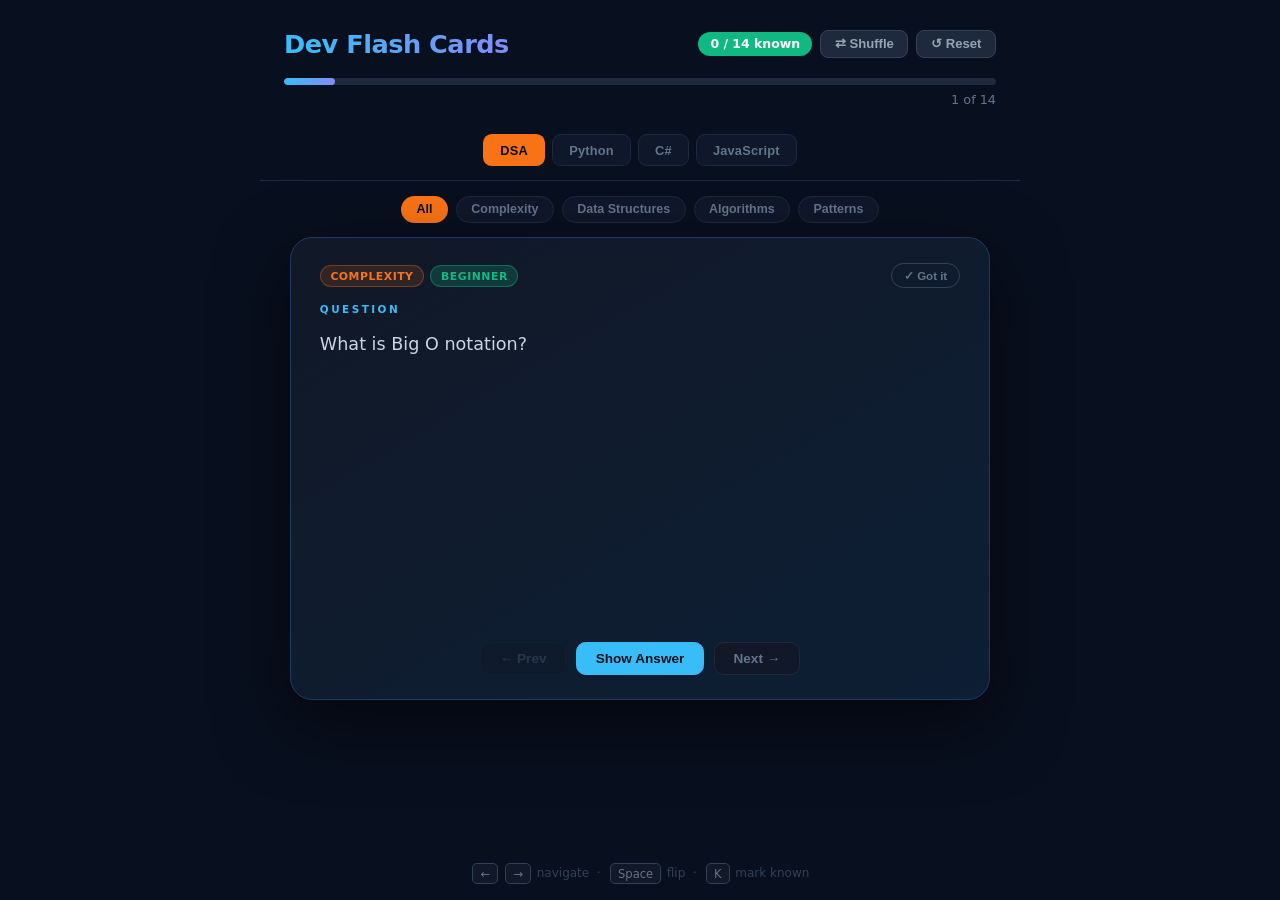
==== index.html @ 75fce8cf "feat: initial commit — Flash Cards app - index.html, style.css, app.js with full flash card UI - Sub" ====
<!DOCTYPE html>
<html lang="en">
<head>
  <meta charset="UTF-8" />
  <meta name="viewport" content="width=device-width, initial-scale=1.0" />
  <title>Dev Flash Cards</title>
  <link rel="stylesheet" href="style.css" />
</head>
<body>

  <header>
    <div class="header-top">
      <h1>Dev Flash Cards</h1>
      <div class="header-tools">
        <span class="stats-badge" id="statsBadge">0 known</span>
        <button class="tool-btn" onclick="shuffleDeck()" title="Shuffle cards">⇄ Shuffle</button>
        <button class="tool-btn" onclick="resetAll()" title="Reset progress">↺ Reset</button>
      </div>
    </div>
    <div class="progress-bar-container">
      <div class="progress-bar" id="progressBar"></div>
    </div>
    <p class="progress-indicator" id="progressIndicator">1 of 50</p>
  </header>

  <nav class="subject-menu" id="subjectMenu"></nav>
  <nav class="category-filter" id="categoryFilter"></nav>

  <main>
    <div class="flashcard-container">
      <div class="card" id="card">

        <!-- Question Face -->
        <div class="card-face card-front">
          <div class="card-meta">
            <div class="badges">
              <span class="badge-category" id="catBadgeFront"></span>
              <span class="badge-difficulty" id="diffBadgeFront"></span>
            </div>
            <button class="btn-known" id="knownBtnFront" onclick="toggleKnown()">✓ Got it</button>
          </div>
          <p class="face-label">Question</p>
          <div class="card-text" id="questionText"></div>
          <div class="nav-buttons">
            <button onclick="navigate(-1)">&#8592; Prev</button>
            <button class="btn-action" onclick="flip(true)">Show Answer</button>
            <button onclick="navigate(1)">Next &#8594;</button>
          </div>
        </div>

        <!-- Answer Face -->
        <div class="card-face card-back">
          <div class="card-meta">
            <div class="badges">
              <span class="badge-category" id="catBadgeBack"></span>
              <span class="badge-difficulty" id="diffBadgeBack"></span>
            </div>
            <button class="btn-known" id="knownBtnBack" onclick="toggleKnown()">✓ Got it</button>
          </div>
          <p class="face-label">Answer</p>
          <div class="card-text" id="answerText"></div>
          <pre class="tip-block" id="tipBlock"><code id="tipCode"></code></pre>
          <div class="nav-buttons">
            <button onclick="navigate(-1)">&#8592; Prev</button>
            <button class="btn-action" onclick="flip(false)">Hide Answer</button>
            <button onclick="navigate(1)">Next &#8594;</button>
          </div>
        </div>

      </div>
    </div>
  </main>

  <footer>
    <p class="keyboard-hint">
      <kbd>←</kbd> <kbd>→</kbd> navigate &nbsp;·&nbsp;
      <kbd>Space</kbd> flip &nbsp;·&nbsp;
      <kbd>K</kbd> mark known
    </p>
  </footer>

  <script src="app.js"></script>
</body>
</html>
---- style.css ----
/* ── Reset & Base ── */
*, *::before, *::after { box-sizing: border-box; margin: 0; padding: 0; }

body {
  font-family: 'Segoe UI', system-ui, sans-serif;
  background: #080f1e;
  color: #e2e8f0;
  min-height: 100vh;
  display: flex;
  flex-direction: column;
  align-items: center;
}

/* ── Header ── */
header {
  width: 100%;
  max-width: 760px;
  padding: 1.8rem 1.5rem 0.8rem;
}

.header-top {
  display: flex;
  align-items: center;
  justify-content: space-between;
  margin-bottom: 1.2rem;
  gap: 1rem;
  flex-wrap: wrap;
}

header h1 {
  font-size: 1.6rem;
  font-weight: 800;
  background: linear-gradient(90deg, #38bdf8, #818cf8);
  -webkit-background-clip: text;
  -webkit-text-fill-color: transparent;
  background-clip: text;
  letter-spacing: -0.5px;
}

.header-tools {
  display: flex;
  align-items: center;
  gap: 0.5rem;
  flex-wrap: wrap;
}

.stats-badge {
  font-size: 0.78rem;
  font-weight: 600;
  padding: 0.3rem 0.75rem;
  background: #10b981;
  color: #fff;
  border-radius: 999px;
}

.tool-btn {
  font-size: 0.82rem;
  font-weight: 600;
  padding: 0.35rem 0.85rem;
  border: 1px solid #334155;
  background: #1e293b;
  color: #94a3b8;
  border-radius: 0.5rem;
  cursor: pointer;
  transition: background 0.2s, color 0.2s;
}
.tool-btn:hover { background: #334155; color: #e2e8f0; }

.progress-bar-container {
  width: 100%;
  height: 7px;
  background: #1e293b;
  border-radius: 999px;
  overflow: hidden;
  margin-bottom: 0.45rem;
}
.progress-bar {
  height: 100%;
  background: linear-gradient(90deg, #38bdf8, #818cf8);
  border-radius: 999px;
  transition: width 0.4s ease;
  width: 0%;
}
.progress-indicator {
  font-size: 0.8rem;
  color: #64748b;
  text-align: right;
}

/* ── Subject Menu ── */
.subject-menu {
  display: flex;
  gap: 0.45rem;
  flex-wrap: wrap;
  justify-content: center;
  padding: 0.9rem 1.5rem 0;
  width: 100%;
  max-width: 760px;
  border-bottom: 1px solid #1e293b;
  padding-bottom: 0.9rem;
}
.subject-btn {
  font-size: 0.8rem;
  font-weight: 700;
  padding: 0.45rem 1rem;
  border-radius: 0.55rem;
  border: 1.5px solid #1e293b;
  background: #0f172a;
  color: #64748b;
  cursor: pointer;
  transition: all 0.18s;
  white-space: nowrap;
  letter-spacing: 0.2px;
}
.subject-btn:hover { border-color: #334155; color: #e2e8f0; }
.subject-btn.active { color: #0a0e1a; border-color: transparent; font-weight: 800; }

/* ── Category Filter ── */
.category-filter {
  display: flex;
  gap: 0.5rem;
  flex-wrap: wrap;
  justify-content: center;
  padding: 0.9rem 1.5rem;
  width: 100%;
  max-width: 760px;
}
.filter-btn {
  font-size: 0.78rem;
  font-weight: 600;
  padding: 0.35rem 0.9rem;
  border-radius: 999px;
  border: 1.5px solid #1e293b;
  background: #0f172a;
  color: #64748b;
  cursor: pointer;
  transition: all 0.18s;
}
.filter-btn:hover { border-color: #334155; color: #e2e8f0; }
.filter-btn.active {
  color: #fff;
  border-color: transparent;
}

/* ── Main / Card Container ── */
main {
  flex: 1;
  display: flex;
  align-items: flex-start;
  justify-content: center;
  padding: 0 1.5rem 1.5rem;
  width: 100%;
}
.flashcard-container {
  perspective: 1400px;
  width: 100%;
  max-width: 700px;
}

/* ── Card — grid stacking trick (auto-height) ── */
.card {
  display: grid;
  transform-style: preserve-3d;
  transition: transform 0.55s cubic-bezier(0.4, 0, 0.2, 1);
  cursor: default;
}
.card.flipped { transform: rotateY(180deg); }

.card-face {
  grid-area: 1 / 1;            /* both faces share same grid cell */
  backface-visibility: hidden;
  -webkit-backface-visibility: hidden;
  border-radius: 1.4rem;
  padding: 1.6rem 1.8rem 1.5rem;
  display: flex;
  flex-direction: column;
  gap: 0.9rem;
  box-shadow: 0 24px 70px rgba(0,0,0,0.55);
  min-height: 380px;
}

.card-front {
  background: linear-gradient(150deg, #111827, #0d1f35);
  border: 1px solid #1e3a5f;
}
.card-back {
  background: linear-gradient(150deg, #0e0a2a, #130d38);
  border: 1px solid #3730a3;
  transform: rotateY(180deg);
}

/* ── Card Meta Row ── */
.card-meta {
  display: flex;
  align-items: center;
  justify-content: space-between;
  gap: 0.5rem;
}
.badges {
  display: flex;
  gap: 0.4rem;
  flex-wrap: wrap;
}

.badge-category,
.badge-difficulty {
  font-size: 0.68rem;
  font-weight: 700;
  letter-spacing: 0.5px;
  text-transform: uppercase;
  padding: 0.22rem 0.6rem;
  border-radius: 999px;
}

/* ── Got It Button ── */
.btn-known {
  font-size: 0.72rem;
  font-weight: 700;
  padding: 0.28rem 0.75rem;
  border-radius: 999px;
  border: 1.5px solid #334155;
  background: transparent;
  color: #64748b;
  cursor: pointer;
  transition: all 0.2s;
  white-space: nowrap;
  flex-shrink: 0;
}
.btn-known:hover { border-color: #10b981; color: #10b981; }
.btn-known.is-known {
  background: #10b981;
  border-color: #10b981;
  color: #fff;
}
.btn-known.is-known:hover { background: #059669; border-color: #059669; }

/* ── Face Label ── */
.face-label {
  font-size: 0.65rem;
  font-weight: 700;
  letter-spacing: 2.5px;
  text-transform: uppercase;
  color: #38bdf8;
}
.card-back .face-label { color: #818cf8; }

/* ── Card Text ── */
.card-text {
  font-size: 1.1rem;
  line-height: 1.75;
  color: #cbd5e1;
  flex: 1;
}
.card-text code {
  font-family: 'Cascadia Code', 'Fira Code', 'Consolas', monospace;
  font-size: 0.9em;
  background: rgba(56, 189, 248, 0.12);
  color: #7dd3fc;
  padding: 0.1em 0.35em;
  border-radius: 0.3em;
  border: 1px solid rgba(56, 189, 248, 0.18);
}
.card-back .card-text code {
  background: rgba(129, 140, 248, 0.12);
  color: #a5b4fc;
  border-color: rgba(129, 140, 248, 0.18);
}

/* ── Tip / Code Block ── */
.tip-block {
  background: #0a0e1a;
  border: 1px solid #1e293b;
  border-left: 3px solid #818cf8;
  border-radius: 0.6rem;
  padding: 0.9rem 1rem;
  overflow-x: auto;
  display: none;           /* shown by JS when tip exists */
}
.tip-block code {
  font-family: 'Cascadia Code', 'Fira Code', 'Consolas', monospace;
  font-size: 0.82rem;
  line-height: 1.65;
  color: #a5b4fc;
  white-space: pre;
}

/* ── Nav Buttons ── */
.nav-buttons {
  display: flex;
  gap: 0.65rem;
  justify-content: center;
  flex-wrap: wrap;
  margin-top: auto;
}
.nav-buttons button {
  padding: 0.5rem 1.15rem;
  border-radius: 0.6rem;
  font-size: 0.85rem;
  font-weight: 600;
  cursor: pointer;
  border: 1px solid #1e293b;
  background: #111827;
  color: #64748b;
  transition: background 0.18s, color 0.18s, transform 0.1s;
}
.nav-buttons button:hover { background: #1e293b; color: #e2e8f0; }
.nav-buttons button:active { transform: scale(0.96); }
.nav-buttons button:disabled { opacity: 0.3; cursor: not-allowed; }

.nav-buttons .btn-action {
  background: #38bdf8;
  border-color: #38bdf8;
  color: #0a0e1a;
}
.nav-buttons .btn-action:hover { background: #7dd3fc; border-color: #7dd3fc; }

.card-back .nav-buttons .btn-action {
  background: #818cf8;
  border-color: #818cf8;
  color: #0a0e1a;
}
.card-back .nav-buttons .btn-action:hover { background: #a5b4fc; border-color: #a5b4fc; }

/* ── Footer ── */
footer {
  padding: 1rem;
  text-align: center;
}
.keyboard-hint {
  font-size: 0.75rem;
  color: #334155;
}
kbd {
  display: inline-block;
  font-family: inherit;
  font-size: 0.72rem;
  padding: 0.15rem 0.45rem;
  border: 1px solid #334155;
  border-radius: 0.3rem;
  background: #111827;
  color: #64748b;
  margin: 0 0.1rem;
}

/* ── Responsive ── */
@media (max-width: 520px) {
  header h1 { font-size: 1.3rem; }
  .card-face { padding: 1.3rem 1.3rem 1.2rem; min-height: 340px; }
  .card-text { font-size: 1rem; }
  .keyboard-hint { display: none; }
}
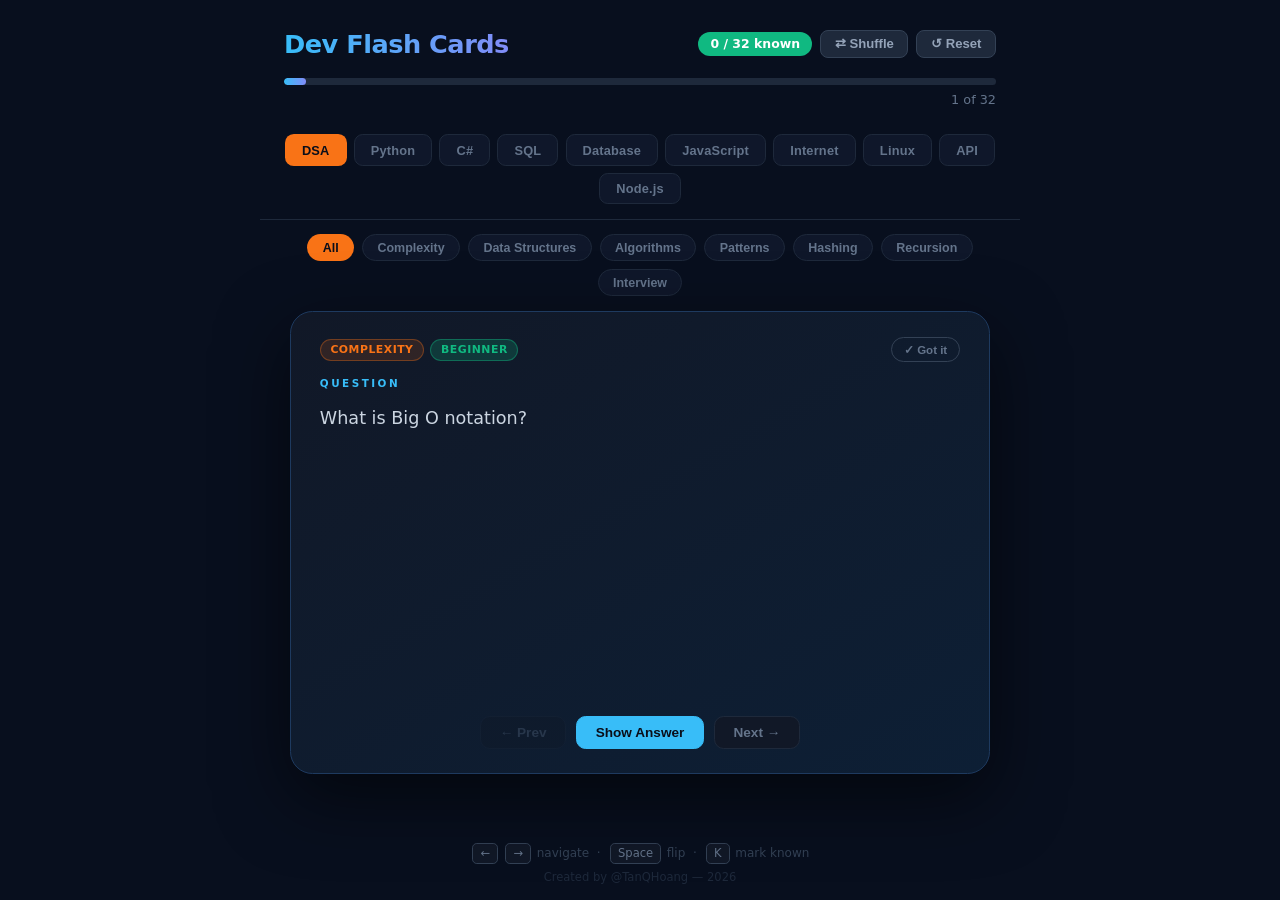
==== commit b7d619c8: "feat: add author credit to footer (TanQHoang - 2026) Co-Authored-By: Claude Sonnet 4.6 <noreply@anth" ====
--- a/index.html
+++ b/index.html
@@ -77,6 +77,7 @@
       <kbd>Space</kbd> flip &nbsp;·&nbsp;
       <kbd>K</kbd> mark known
     </p>
+    <p class="author-credit">Created by @TanQHoang &mdash; 2026</p>
   </footer>
 
   <script src="app.js"></script>
--- a/style.css
+++ b/style.css
@@ -330,6 +330,11 @@
   font-size: 0.75rem;
   color: #334155;
 }
+.author-credit {
+  font-size: 0.72rem;
+  color: #1e293b;
+  margin-top: 0.4rem;
+}
 kbd {
   display: inline-block;
   font-family: inherit;
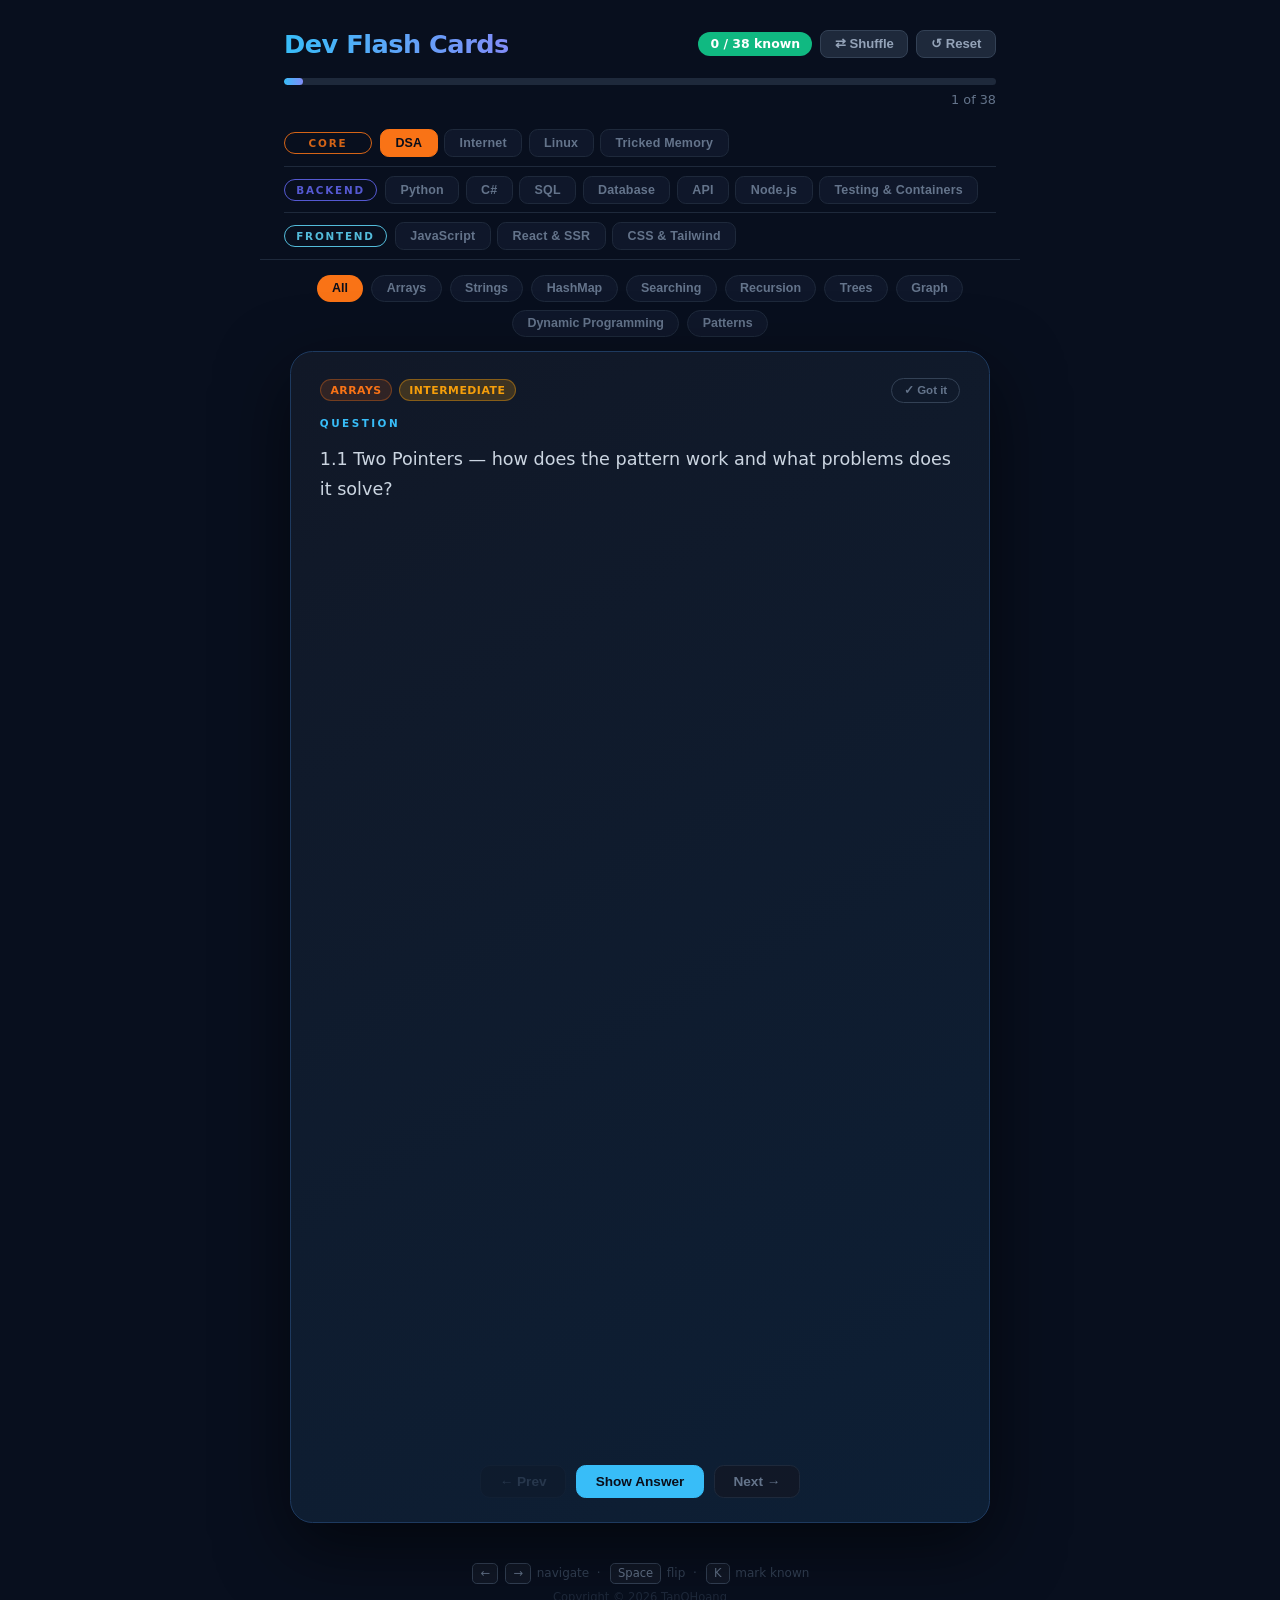
==== commit cc15f888: "chore: update footer to Copyright © 2026 TanQHoang Co-Authored-By: Claude Sonnet 4.6 <noreply@anthro" ====
--- a/index.html
+++ b/index.html
@@ -77,7 +77,7 @@
       <kbd>Space</kbd> flip &nbsp;·&nbsp;
       <kbd>K</kbd> mark known
     </p>
-    <p class="author-credit">Created by @TanQHoang &mdash; 2026</p>
+    <p class="author-credit">Copyright &copy; 2026 TanQHoang</p>
   </footer>
 
   <script src="app.js"></script>
--- a/style.css
+++ b/style.css
@@ -90,19 +90,57 @@
 /* ── Subject Menu ── */
 .subject-menu {
   display: flex;
-  gap: 0.45rem;
-  flex-wrap: wrap;
-  justify-content: center;
-  padding: 0.9rem 1.5rem 0;
+  flex-direction: column;
+  gap: 0;
   width: 100%;
   max-width: 760px;
   border-bottom: 1px solid #1e293b;
-  padding-bottom: 0.9rem;
-}
+}
+
+/* Each group row */
+.subject-group {
+  display: flex;
+  align-items: center;
+  gap: 0.5rem;
+  padding: 0.55rem 1.5rem;
+  flex-wrap: wrap;
+}
+
+/* Group label pill */
+.group-label {
+  font-size: 0.65rem;
+  font-weight: 800;
+  letter-spacing: 1.8px;
+  text-transform: uppercase;
+  padding: 0.25rem 0.7rem;
+  border-radius: 999px;
+  border: 1.5px solid;
+  background: transparent;
+  white-space: nowrap;
+  flex-shrink: 0;
+  min-width: 5.5rem;
+  text-align: center;
+  opacity: 0.85;
+}
+
+/* Buttons row within a group */
+.group-btns {
+  display: flex;
+  gap: 0.4rem;
+  flex-wrap: wrap;
+}
+
+/* Thin divider line between groups */
+.group-divider {
+  height: 1px;
+  background: #1e293b;
+  margin: 0 1.5rem;
+}
+
 .subject-btn {
-  font-size: 0.8rem;
+  font-size: 0.78rem;
   font-weight: 700;
-  padding: 0.45rem 1rem;
+  padding: 0.38rem 0.9rem;
   border-radius: 0.55rem;
   border: 1.5px solid #1e293b;
   background: #0f172a;
@@ -112,8 +150,14 @@
   white-space: nowrap;
   letter-spacing: 0.2px;
 }
-.subject-btn:hover { border-color: #334155; color: #e2e8f0; }
-.subject-btn.active { color: #0a0e1a; border-color: transparent; font-weight: 800; }
+.subject-btn:hover { background: #1e293b; }
+.subject-btn.active { font-weight: 800; border-color: transparent; }
+
+@media (max-width: 520px) {
+  .subject-group { padding: 0.45rem 1rem; }
+  .group-label   { font-size: 0.6rem; min-width: 4.5rem; padding: 0.2rem 0.5rem; }
+  .subject-btn   { font-size: 0.72rem; padding: 0.3rem 0.65rem; }
+}
 
 /* ── Category Filter ── */
 .category-filter {
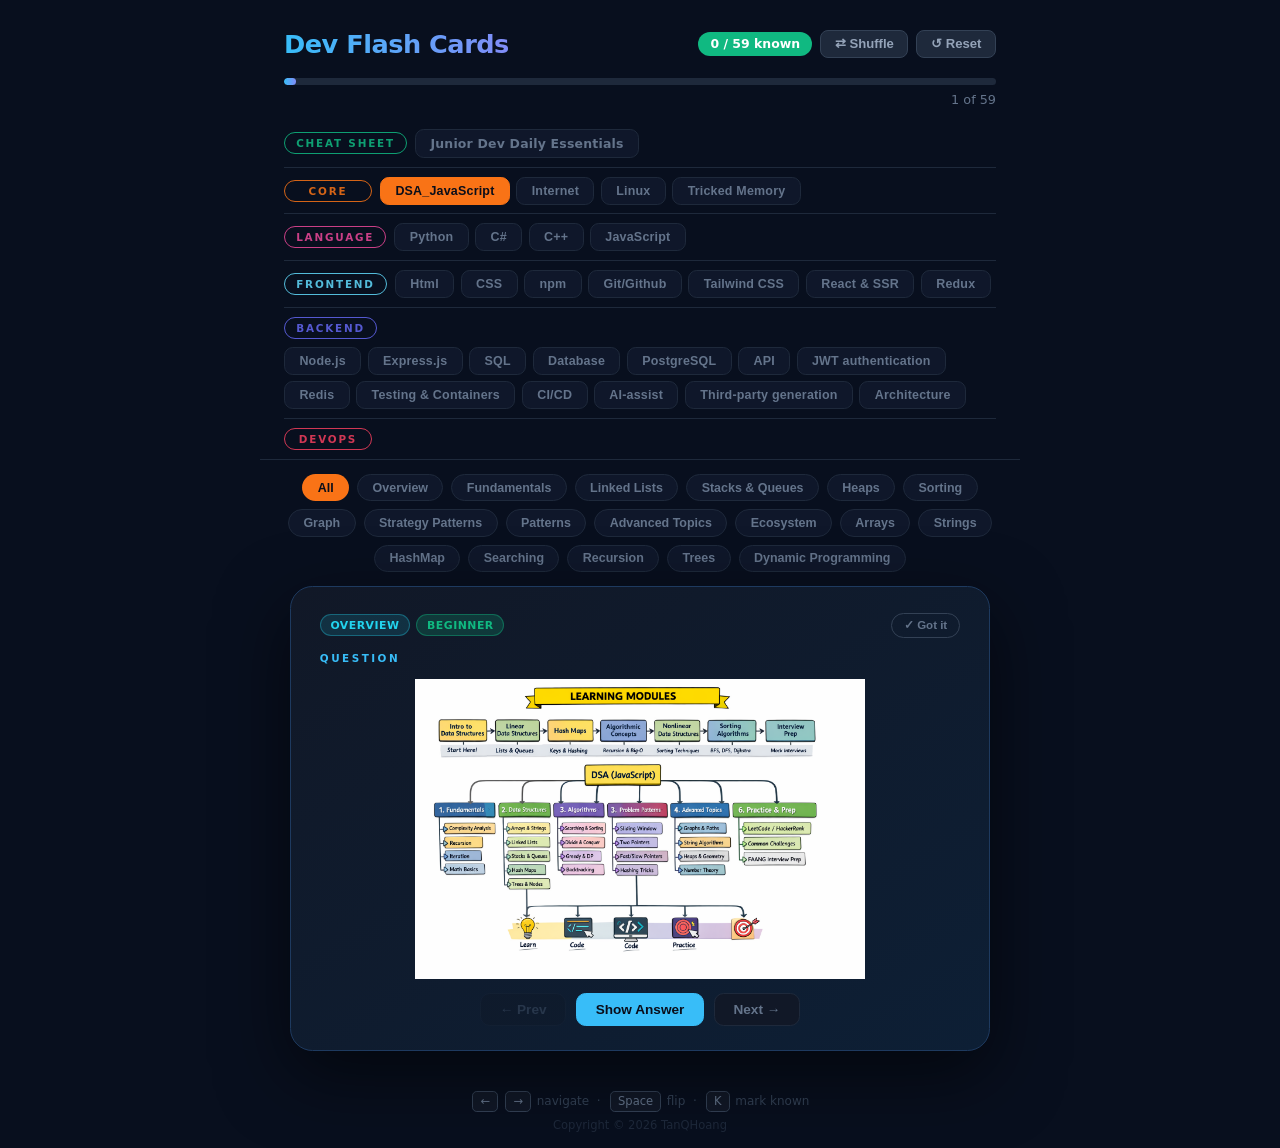
==== commit 0062b7c0: "feat(dsa): rename DSA → DSA_JavaScript, add 21 new cards and image card support - Renamed subject fr" ====
--- a/index.html
+++ b/index.html
@@ -40,6 +40,7 @@
             <button class="btn-known" id="knownBtnFront" onclick="toggleKnown()">✓ Got it</button>
           </div>
           <p class="face-label">Question</p>
+          <img id="cardImage" class="card-image" src="" alt="DSA Mind Map" style="display:none">
           <div class="card-text" id="questionText"></div>
           <div class="nav-buttons">
             <button onclick="navigate(-1)">&#8592; Prev</button>
--- a/style.css
+++ b/style.css
@@ -288,6 +288,15 @@
 }
 .card-back .face-label { color: #818cf8; }
 
+/* ── Card Image (mind-map / overview cards) ── */
+.card-image {
+  width: 100%;
+  max-height: 300px;
+  object-fit: contain;
+  border-radius: 0.5rem;
+  flex: 1;
+}
+
 /* ── Card Text ── */
 .card-text {
   font-size: 1.1rem;
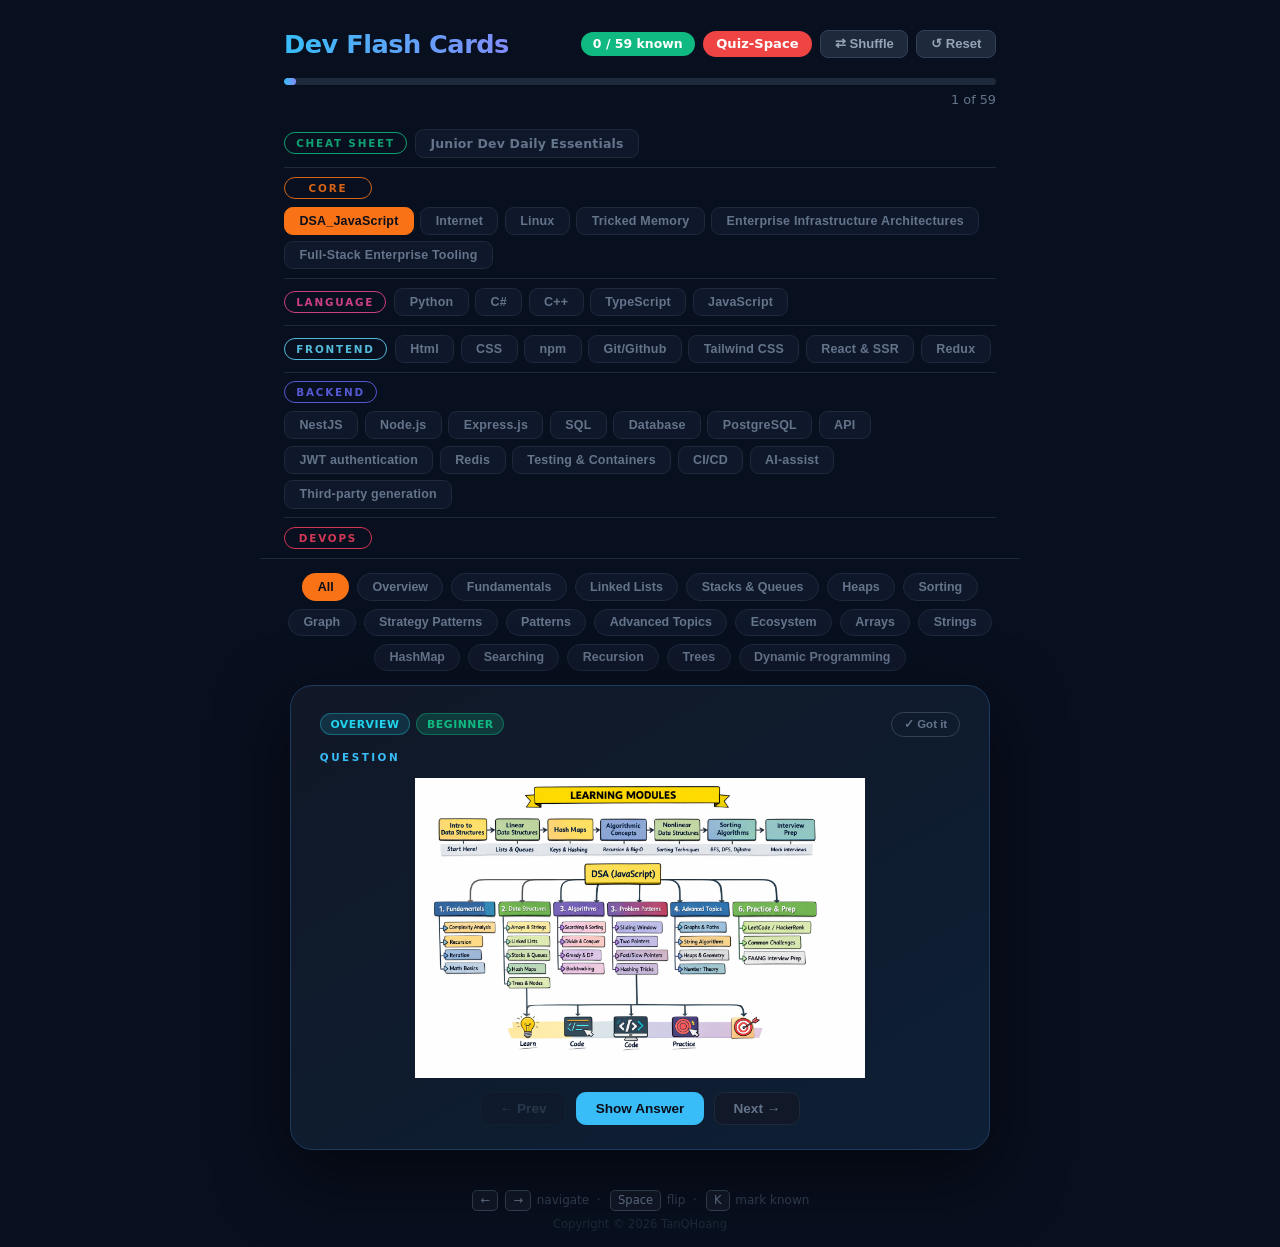
==== commit 358ae890: "feat(ui): add Quiz-Space button linking to interview-quiz-space.vercel.app" ====
--- a/index.html
+++ b/index.html
@@ -13,6 +13,7 @@
       <h1>Dev Flash Cards</h1>
       <div class="header-tools">
         <span class="stats-badge" id="statsBadge">0 known</span>
+        <a class="quiz-space-btn" href="https://interview-quiz-space.vercel.app/" target="_blank" rel="noopener" title="Open Quiz Space">Quiz-Space</a>
         <button class="tool-btn" onclick="shuffleDeck()" title="Shuffle cards">⇄ Shuffle</button>
         <button class="tool-btn" onclick="resetAll()" title="Reset progress">↺ Reset</button>
       </div>
--- a/style.css
+++ b/style.css
@@ -65,6 +65,20 @@
   transition: background 0.2s, color 0.2s;
 }
 .tool-btn:hover { background: #334155; color: #e2e8f0; }
+
+.quiz-space-btn {
+  font-size: 0.82rem;
+  font-weight: 700;
+  padding: 0.35rem 0.85rem;
+  border-radius: 999px;
+  background: #ef4444;
+  color: #fff;
+  text-decoration: none;
+  cursor: pointer;
+  transition: background 0.2s, transform 0.15s;
+  white-space: nowrap;
+}
+.quiz-space-btn:hover { background: #dc2626; transform: scale(1.05); }
 
 .progress-bar-container {
   width: 100%;
